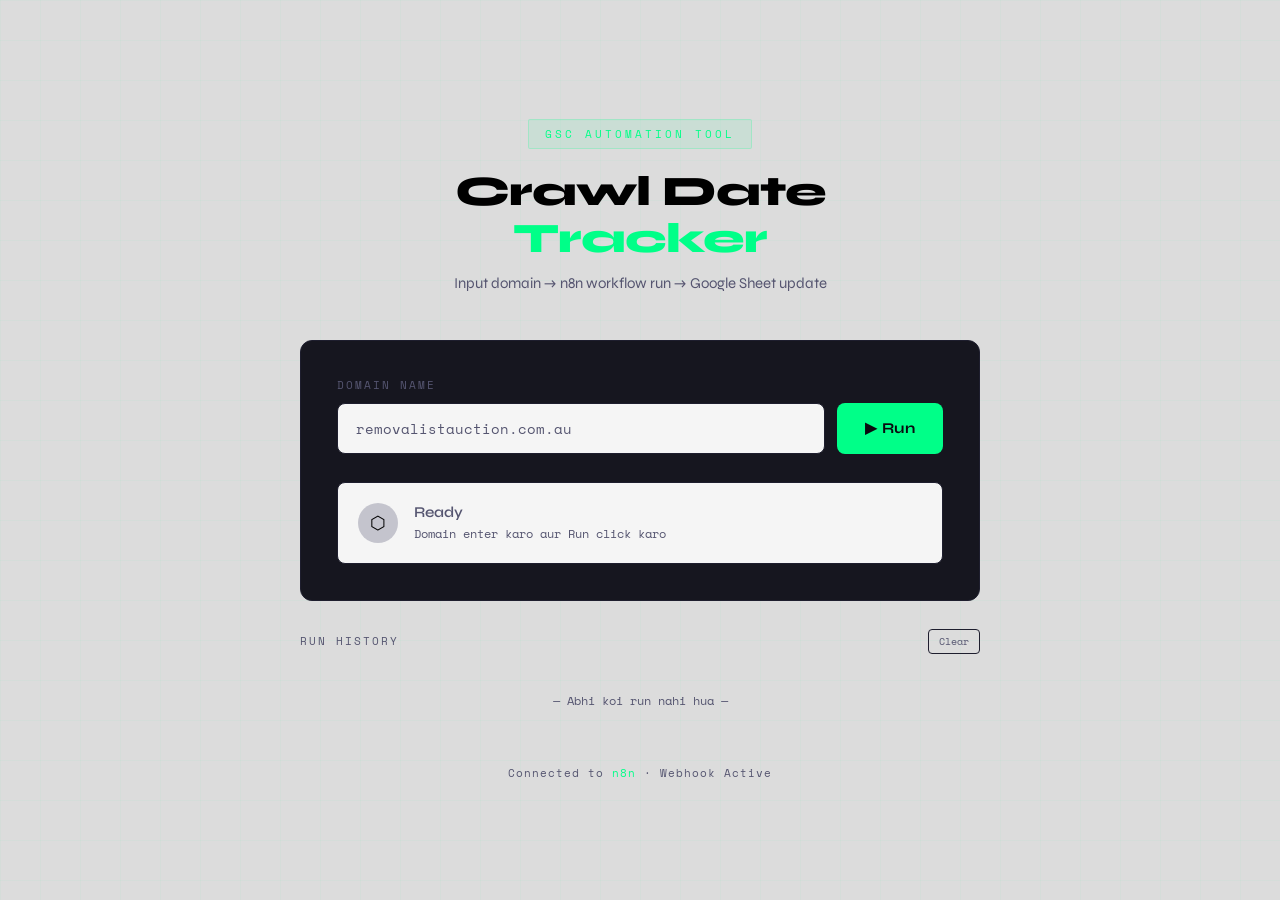
==== index.html @ 2d5bcf4b "Update index.html" ====
<!DOCTYPE html>
<html lang="en">
<head>
<meta charset="UTF-8">
<meta name="viewport" content="width=device-width, initial-scale=1.0">
<title>GSC Crawl Tracker</title>
<link href="https://fonts.googleapis.com/css2?family=Space+Mono:wght@400;700&family=Syne:wght@400;600;800&display=swap" rel="stylesheet">
<style>
  :root {
    --bg: #DCDCDC;
    --surface: #F5F5F5;
    --border: #1e1e2e;
    --accent: #00ff88;
    --accent2: #00ccff;
    --danger: #ff4466;
    --text: black;
    --muted: #555570;
    --card: #16161f;
  }

  * { margin: 0; padding: 0; box-sizing: border-box; }

  body {
    background: var(--bg);
    color: var(--text);
    font-family: 'Syne', sans-serif;
    min-height: 100vh;
    display: flex;
    flex-direction: column;
    align-items: center;
    justify-content: center;
    padding: 40px 20px;
    overflow-x: hidden;
  }

  /* Background grid */
  body::before {
    content: '';
    position: fixed;
    inset: 0;
    background-image:
      linear-gradient(rgba(0,255,136,0.03) 1px, transparent 1px),
      linear-gradient(90deg, rgba(0,255,136,0.03) 1px, transparent 1px);
    background-size: 40px 40px;
    pointer-events: none;
    z-index: 0;
  }

  .wrapper {
    position: relative;
    z-index: 1;
    width: 100%;
    max-width: 680px;
  }

  /* Header */
  .header {
    text-align: center;
    margin-bottom: 48px;
    animation: fadeDown 0.6s ease both;
  }

  .header .badge {
    display: inline-block;
    font-family: 'Space Mono', monospace;
    font-size: 11px;
    letter-spacing: 3px;
    color: var(--accent);
    background: rgba(0,255,136,0.08);
    border: 1px solid rgba(0,255,136,0.2);
    padding: 6px 16px;
    border-radius: 2px;
    margin-bottom: 20px;
    text-transform: uppercase;
  }

  .header h1 {
    font-size: 42px;
    font-weight: 800;
    line-height: 1.1;
    letter-spacing: -1px;
  }

  .header h1 span {
    color: var(--accent);
  }

  .header p {
    margin-top: 12px;
    color: var(--muted);
    font-size: 15px;
    font-weight: 400;
  }

  /* Card */
  .card {
    background: var(--card);
    border: 1px solid var(--border);
    border-radius: 12px;
    padding: 36px;
    animation: fadeUp 0.6s 0.1s ease both;
  }

  /* Input group */
  .input-label {
    font-family: 'Space Mono', monospace;
    font-size: 11px;
    letter-spacing: 2px;
    color: var(--muted);
    text-transform: uppercase;
    margin-bottom: 10px;
    display: block;
  }

  .input-row {
    display: flex;
    gap: 12px;
    margin-bottom: 28px;
  }

  .domain-input {
    flex: 1;
    background: var(--surface);
    border: 1px solid var(--border);
    border-radius: 8px;
    padding: 14px 18px;
    color: var(--text);
    font-family: 'Space Mono', monospace;
    font-size: 14px;
    outline: none;
    transition: border-color 0.2s, box-shadow 0.2s;
  }

  .domain-input::placeholder { color: var(--muted); }

  .domain-input:focus {
    border-color: var(--accent);
    box-shadow: 0 0 0 3px rgba(0,255,136,0.1);
  }

  .run-btn {
    background: var(--accent);
    color: #0a0a0f;
    border: none;
    border-radius: 8px;
    padding: 14px 28px;
    font-family: 'Syne', sans-serif;
    font-size: 15px;
    font-weight: 700;
    cursor: pointer;
    transition: transform 0.15s, box-shadow 0.2s, background 0.2s;
    white-space: nowrap;
    letter-spacing: 0.5px;
  }

  .run-btn:hover:not(:disabled) {
    transform: translateY(-1px);
    box-shadow: 0 8px 24px rgba(0,255,136,0.3);
  }

  .run-btn:active:not(:disabled) { transform: translateY(0); }

  .run-btn:disabled {
    background: var(--muted);
    cursor: not-allowed;
    transform: none;
  }

  /* Status area */
  .status-box {
    background: var(--surface);
    border: 1px solid var(--border);
    border-radius: 8px;
    padding: 20px;
    min-height: 80px;
    display: flex;
    align-items: center;
    gap: 16px;
    transition: border-color 0.3s;
  }

  .status-box.running { border-color: var(--accent2); }
  .status-box.success { border-color: var(--accent); }
  .status-box.error { border-color: var(--danger); }

  .status-icon {
    width: 40px;
    height: 40px;
    border-radius: 50%;
    display: flex;
    align-items: center;
    justify-content: center;
    font-size: 18px;
    flex-shrink: 0;
  }

  .status-icon.idle { background: rgba(85,85,112,0.3); }
  .status-icon.running { background: rgba(0,204,255,0.15); animation: pulse 1.5s infinite; }
  .status-icon.success { background: rgba(0,255,136,0.15); }
  .status-icon.error { background: rgba(255,68,102,0.15); }

  .status-text { flex: 1; }

  .status-title {
    font-weight: 600;
    font-size: 15px;
    margin-bottom: 4px;
  }

  .status-title.running { color: var(--accent2); }
  .status-title.success { color: var(--accent); }
  .status-title.error { color: var(--danger); }
  .status-title.idle { color: var(--muted); }

  .status-sub {
    font-family: 'Space Mono', monospace;
    font-size: 12px;
    color: var(--muted);
  }

  /* Progress dots */
  .dots span {
    display: inline-block;
    width: 6px; height: 6px;
    background: var(--accent2);
    border-radius: 50%;
    margin: 0 2px;
    animation: bounce 1.2s infinite;
  }
  .dots span:nth-child(2) { animation-delay: 0.2s; }
  .dots span:nth-child(3) { animation-delay: 0.4s; }

  /* History */
  .history-section {
    margin-top: 28px;
    animation: fadeUp 0.6s 0.2s ease both;
  }

  .history-header {
    display: flex;
    justify-content: space-between;
    align-items: center;
    margin-bottom: 14px;
  }

  .history-title {
    font-family: 'Space Mono', monospace;
    font-size: 11px;
    letter-spacing: 2px;
    color: var(--muted);
    text-transform: uppercase;
  }

  .clear-btn {
    background: none;
    border: 1px solid var(--border);
    color: var(--muted);
    font-family: 'Space Mono', monospace;
    font-size: 10px;
    padding: 4px 10px;
    border-radius: 4px;
    cursor: pointer;
    transition: color 0.2s, border-color 0.2s;
  }

  .clear-btn:hover { color: var(--danger); border-color: var(--danger); }

  .history-list {
    display: flex;
    flex-direction: column;
    gap: 8px;
    max-height: 240px;
    overflow-y: auto;
  }

  .history-list::-webkit-scrollbar { width: 4px; }
  .history-list::-webkit-scrollbar-track { background: transparent; }
  .history-list::-webkit-scrollbar-thumb { background: var(--border); border-radius: 2px; }

  .history-item {
    display: flex;
    align-items: center;
    gap: 12px;
    background: var(--surface);
    border: 1px solid var(--border);
    border-radius: 6px;
    padding: 12px 16px;
    animation: fadeUp 0.3s ease both;
  }

  .history-dot {
    width: 8px; height: 8px;
    border-radius: 50%;
    flex-shrink: 0;
  }
  .history-dot.success { background: var(--accent); }
  .history-dot.error { background: var(--danger); }

  .history-domain {
    flex: 1;
    font-family: 'Space Mono', monospace;
    font-size: 13px;
    color: var(--text);
  }

  .history-time {
    font-family: 'Space Mono', monospace;
    font-size: 11px;
    color: var(--muted);
  }

  .history-status {
    font-size: 12px;
    font-weight: 600;
    padding: 3px 10px;
    border-radius: 4px;
  }

  .history-status.success {
    background: rgba(0,255,136,0.1);
    color: var(--accent);
  }

  .history-status.error {
    background: rgba(255,68,102,0.1);
    color: var(--danger);
  }

  .empty-history {
    text-align: center;
    padding: 24px;
    color: var(--muted);
    font-family: 'Space Mono', monospace;
    font-size: 12px;
  }

  /* Footer */
  .footer {
    margin-top: 32px;
    text-align: center;
    font-family: 'Space Mono', monospace;
    font-size: 11px;
    color: var(--muted);
    letter-spacing: 1px;
    animation: fadeUp 0.6s 0.3s ease both;
  }

  .footer span { color: var(--accent); }

  /* Animations */
  @keyframes fadeDown {
    from { opacity: 0; transform: translateY(-20px); }
    to { opacity: 1; transform: translateY(0); }
  }

  @keyframes fadeUp {
    from { opacity: 0; transform: translateY(16px); }
    to { opacity: 1; transform: translateY(0); }
  }

  @keyframes pulse {
    0%, 100% { box-shadow: 0 0 0 0 rgba(0,204,255,0.4); }
    50% { box-shadow: 0 0 0 8px rgba(0,204,255,0); }
  }

  @keyframes bounce {
    0%, 80%, 100% { transform: scale(0.6); opacity: 0.5; }
    40% { transform: scale(1); opacity: 1; }
  }
</style>
</head>
<body>

<div class="wrapper">

  <!-- Header -->
  <div class="header">
    <div class="badge">GSC Automation Tool</div>
    <h1>Crawl Date<br><span>Tracker</span></h1>
    <p>Input domain → n8n workflow run → Google Sheet update</p>
  </div>

  <!-- Main Card -->
  <div class="card">
    <label class="input-label">Domain Name</label>
    <div class="input-row">
      <input
        type="text"
        class="domain-input"
        id="domainInput"
        placeholder="removalistauction.com.au"
        autocomplete="off"
        spellcheck="false"
      />
      <button class="run-btn" id="runBtn" onclick="runWorkflow()">
        ▶ Run
      </button>
    </div>

    <!-- Status -->
    <div class="status-box" id="statusBox">
      <div class="status-icon idle" id="statusIcon">⬡</div>
      <div class="status-text">
        <div class="status-title idle" id="statusTitle">Ready</div>
        <div class="status-sub" id="statusSub">Domain enter karo aur Run click karo</div>
      </div>
    </div>
  </div>

  <!-- History -->
  <div class="history-section">
    <div class="history-header">
      <span class="history-title">Run History</span>
      <button class="clear-btn" onclick="clearHistory()">Clear</button>
    </div>
    <div class="history-list" id="historyList">
      <div class="empty-history" id="emptyMsg">— Abhi koi run nahi hua —</div>
    </div>
  </div>

  <!-- Footer -->
  <div class="footer">
    Connected to <span>n8n</span> · Webhook Active
  </div>

</div>

<script>
  const WEBHOOK_URL = 'https://anilkumar-automation.app.n8n.cloud/webhook-test/gsc-crawl';
  let history = JSON.parse(localStorage.getItem('gsc_history') || '[]');

  // Enter key support
  document.getElementById('domainInput').addEventListener('keydown', e => {
    if (e.key === 'Enter') runWorkflow();
  });

  // Render history on load
  renderHistory();

  async function runWorkflow() {
    const domain = document.getElementById('domainInput').value.trim();

    if (!domain) {
      setStatus('error', '⚠ Domain required', 'Pehle domain name enter karo');
      return;
    }

    // Set running state
    setStatus('running', 'Running...', `Processing: ${domain}`);
    document.getElementById('runBtn').disabled = true;
    document.getElementById('domainInput').disabled = true;

    try {
      const response = await fetch(WEBHOOK_URL, {
        method: 'POST',
        headers: { 'Content-Type': 'application/json' },
        body: JSON.stringify({ domain: domain })
      });

      if (response.ok) {
        setStatus('success', '✓ Workflow Started!', `n8n processing: ${domain} — Sheet update ho rahi hai`);
        addHistory(domain, 'success');
      } else {
        throw new Error(`HTTP ${response.status}`);
      }

    } catch (err) {
      setStatus('error', '✕ Failed', `Error: ${err.message} — n8n connection check karo`);
      addHistory(domain, 'error');
    } finally {
      document.getElementById('runBtn').disabled = false;
      document.getElementById('domainInput').disabled = false;
    }
  }

  function setStatus(type, title, sub) {
    const box = document.getElementById('statusBox');
    const icon = document.getElementById('statusIcon');
    const titleEl = document.getElementById('statusTitle');
    const subEl = document.getElementById('statusSub');

    box.className = `status-box ${type}`;
    icon.className = `status-icon ${type}`;
    titleEl.className = `status-title ${type}`;

    const icons = { idle: '⬡', running: '', success: '✓', error: '✕' };
    const dots = type === 'running'
      ? '<div class="dots"><span></span><span></span><span></span></div>'
      : icons[type];

    icon.innerHTML = dots;
    titleEl.textContent = title;
    subEl.textContent = sub;
  }

  function addHistory(domain, status) {
    const now = new Date();
    const time = now.toLocaleTimeString('en-IN', { hour: '2-digit', minute: '2-digit' });
    const date = now.toLocaleDateString('en-IN', { day: '2-digit', month: 'short' });

    history.unshift({ domain, status, time, date });
    if (history.length > 20) history.pop();
    localStorage.setItem('gsc_history', JSON.stringify(history));
    renderHistory();
  }

  function renderHistory() {
    const list = document.getElementById('historyList');
    const empty = document.getElementById('emptyMsg');

    if (history.length === 0) {
      list.innerHTML = '<div class="empty-history" id="emptyMsg">— Abhi koi run nahi hua —</div>';
      return;
    }

    list.innerHTML = history.map(item => `
      <div class="history-item">
        <div class="history-dot ${item.status}"></div>
        <div class="history-domain">${item.domain}</div>
        <div class="history-time">${item.date} ${item.time}</div>
        <div class="history-status ${item.status}">${item.status === 'success' ? 'Sent' : 'Failed'}</div>
      </div>
    `).join('');
  }

  function clearHistory() {
    history = [];
    localStorage.removeItem('gsc_history');
    renderHistory();
  }
</script>
</body>
</html>
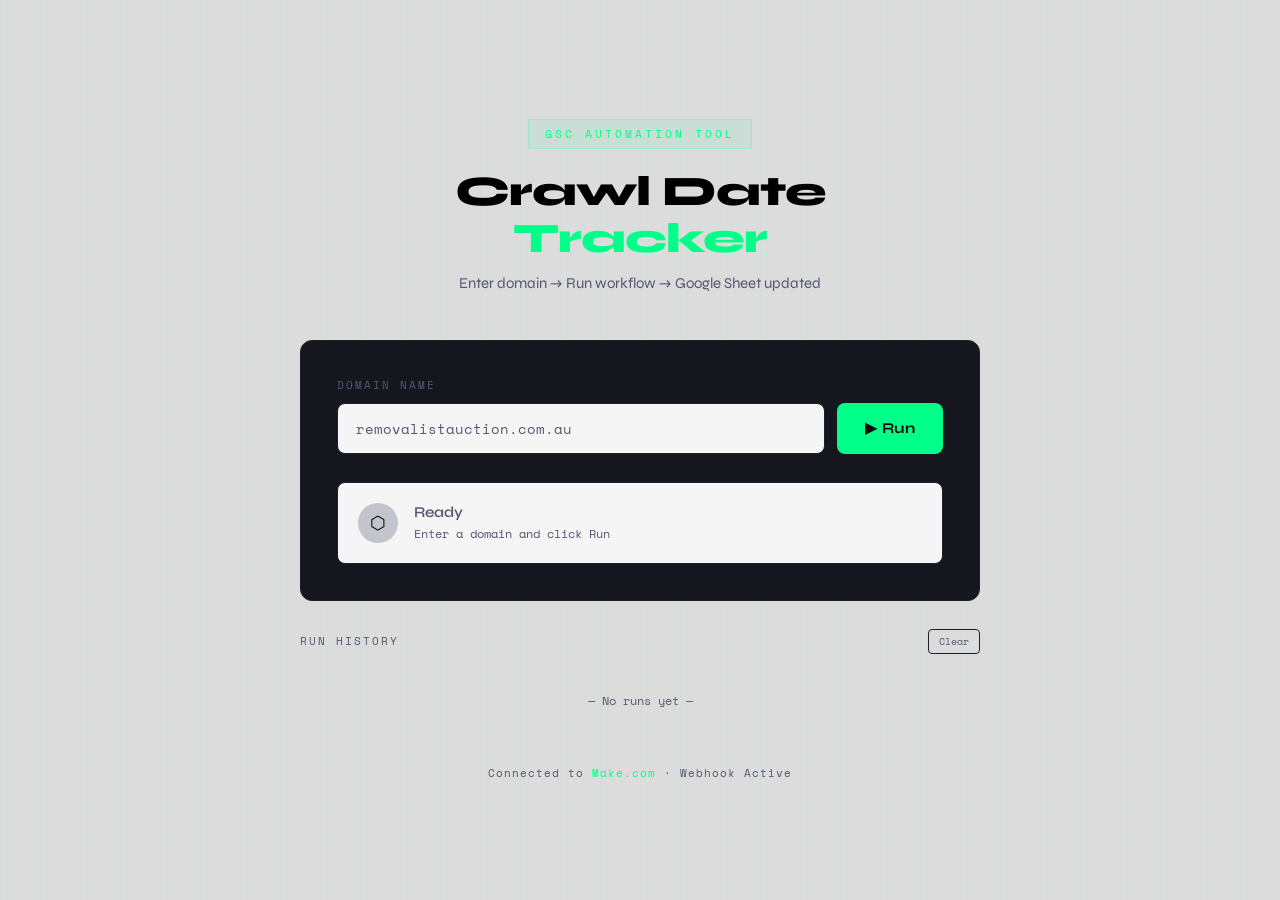
==== commit ce685c19: "Update index.html" ====
--- a/index.html
+++ b/index.html
@@ -1,452 +1,534 @@
 <!DOCTYPE html>
 <html lang="en">
+
 <head>
-<meta charset="UTF-8">
-<meta name="viewport" content="width=device-width, initial-scale=1.0">
-<title>GSC Crawl Tracker</title>
-<link href="https://fonts.googleapis.com/css2?family=Space+Mono:wght@400;700&family=Syne:wght@400;600;800&display=swap" rel="stylesheet">
-<style>
-  :root {
-    --bg: #DCDCDC;
-    --surface: #F5F5F5;
-    --border: #1e1e2e;
-    --accent: #00ff88;
-    --accent2: #00ccff;
-    --danger: #ff4466;
-    --text: black;
-    --muted: #555570;
-    --card: #16161f;
-  }
-
-  * { margin: 0; padding: 0; box-sizing: border-box; }
-
-  body {
-    background: var(--bg);
-    color: var(--text);
-    font-family: 'Syne', sans-serif;
-    min-height: 100vh;
-    display: flex;
-    flex-direction: column;
-    align-items: center;
-    justify-content: center;
-    padding: 40px 20px;
-    overflow-x: hidden;
-  }
-
-  /* Background grid */
-  body::before {
-    content: '';
-    position: fixed;
-    inset: 0;
-    background-image:
-      linear-gradient(rgba(0,255,136,0.03) 1px, transparent 1px),
-      linear-gradient(90deg, rgba(0,255,136,0.03) 1px, transparent 1px);
-    background-size: 40px 40px;
-    pointer-events: none;
-    z-index: 0;
-  }
-
-  .wrapper {
-    position: relative;
-    z-index: 1;
-    width: 100%;
-    max-width: 680px;
-  }
-
-  /* Header */
-  .header {
-    text-align: center;
-    margin-bottom: 48px;
-    animation: fadeDown 0.6s ease both;
-  }
-
-  .header .badge {
-    display: inline-block;
-    font-family: 'Space Mono', monospace;
-    font-size: 11px;
-    letter-spacing: 3px;
-    color: var(--accent);
-    background: rgba(0,255,136,0.08);
-    border: 1px solid rgba(0,255,136,0.2);
-    padding: 6px 16px;
-    border-radius: 2px;
-    margin-bottom: 20px;
-    text-transform: uppercase;
-  }
-
-  .header h1 {
-    font-size: 42px;
-    font-weight: 800;
-    line-height: 1.1;
-    letter-spacing: -1px;
-  }
-
-  .header h1 span {
-    color: var(--accent);
-  }
-
-  .header p {
-    margin-top: 12px;
-    color: var(--muted);
-    font-size: 15px;
-    font-weight: 400;
-  }
-
-  /* Card */
-  .card {
-    background: var(--card);
-    border: 1px solid var(--border);
-    border-radius: 12px;
-    padding: 36px;
-    animation: fadeUp 0.6s 0.1s ease both;
-  }
-
-  /* Input group */
-  .input-label {
-    font-family: 'Space Mono', monospace;
-    font-size: 11px;
-    letter-spacing: 2px;
-    color: var(--muted);
-    text-transform: uppercase;
-    margin-bottom: 10px;
-    display: block;
-  }
-
-  .input-row {
-    display: flex;
-    gap: 12px;
-    margin-bottom: 28px;
-  }
-
-  .domain-input {
-    flex: 1;
-    background: var(--surface);
-    border: 1px solid var(--border);
-    border-radius: 8px;
-    padding: 14px 18px;
-    color: var(--text);
-    font-family: 'Space Mono', monospace;
-    font-size: 14px;
-    outline: none;
-    transition: border-color 0.2s, box-shadow 0.2s;
-  }
-
-  .domain-input::placeholder { color: var(--muted); }
-
-  .domain-input:focus {
-    border-color: var(--accent);
-    box-shadow: 0 0 0 3px rgba(0,255,136,0.1);
-  }
-
-  .run-btn {
-    background: var(--accent);
-    color: #0a0a0f;
-    border: none;
-    border-radius: 8px;
-    padding: 14px 28px;
-    font-family: 'Syne', sans-serif;
-    font-size: 15px;
-    font-weight: 700;
-    cursor: pointer;
-    transition: transform 0.15s, box-shadow 0.2s, background 0.2s;
-    white-space: nowrap;
-    letter-spacing: 0.5px;
-  }
-
-  .run-btn:hover:not(:disabled) {
-    transform: translateY(-1px);
-    box-shadow: 0 8px 24px rgba(0,255,136,0.3);
-  }
-
-  .run-btn:active:not(:disabled) { transform: translateY(0); }
-
-  .run-btn:disabled {
-    background: var(--muted);
-    cursor: not-allowed;
-    transform: none;
-  }
-
-  /* Status area */
-  .status-box {
-    background: var(--surface);
-    border: 1px solid var(--border);
-    border-radius: 8px;
-    padding: 20px;
-    min-height: 80px;
-    display: flex;
-    align-items: center;
-    gap: 16px;
-    transition: border-color 0.3s;
-  }
-
-  .status-box.running { border-color: var(--accent2); }
-  .status-box.success { border-color: var(--accent); }
-  .status-box.error { border-color: var(--danger); }
-
-  .status-icon {
-    width: 40px;
-    height: 40px;
-    border-radius: 50%;
-    display: flex;
-    align-items: center;
-    justify-content: center;
-    font-size: 18px;
-    flex-shrink: 0;
-  }
-
-  .status-icon.idle { background: rgba(85,85,112,0.3); }
-  .status-icon.running { background: rgba(0,204,255,0.15); animation: pulse 1.5s infinite; }
-  .status-icon.success { background: rgba(0,255,136,0.15); }
-  .status-icon.error { background: rgba(255,68,102,0.15); }
-
-  .status-text { flex: 1; }
-
-  .status-title {
-    font-weight: 600;
-    font-size: 15px;
-    margin-bottom: 4px;
-  }
-
-  .status-title.running { color: var(--accent2); }
-  .status-title.success { color: var(--accent); }
-  .status-title.error { color: var(--danger); }
-  .status-title.idle { color: var(--muted); }
-
-  .status-sub {
-    font-family: 'Space Mono', monospace;
-    font-size: 12px;
-    color: var(--muted);
-  }
-
-  /* Progress dots */
-  .dots span {
-    display: inline-block;
-    width: 6px; height: 6px;
-    background: var(--accent2);
-    border-radius: 50%;
-    margin: 0 2px;
-    animation: bounce 1.2s infinite;
-  }
-  .dots span:nth-child(2) { animation-delay: 0.2s; }
-  .dots span:nth-child(3) { animation-delay: 0.4s; }
-
-  /* History */
-  .history-section {
-    margin-top: 28px;
-    animation: fadeUp 0.6s 0.2s ease both;
-  }
-
-  .history-header {
-    display: flex;
-    justify-content: space-between;
-    align-items: center;
-    margin-bottom: 14px;
-  }
-
-  .history-title {
-    font-family: 'Space Mono', monospace;
-    font-size: 11px;
-    letter-spacing: 2px;
-    color: var(--muted);
-    text-transform: uppercase;
-  }
-
-  .clear-btn {
-    background: none;
-    border: 1px solid var(--border);
-    color: var(--muted);
-    font-family: 'Space Mono', monospace;
-    font-size: 10px;
-    padding: 4px 10px;
-    border-radius: 4px;
-    cursor: pointer;
-    transition: color 0.2s, border-color 0.2s;
-  }
-
-  .clear-btn:hover { color: var(--danger); border-color: var(--danger); }
-
-  .history-list {
-    display: flex;
-    flex-direction: column;
-    gap: 8px;
-    max-height: 240px;
-    overflow-y: auto;
-  }
-
-  .history-list::-webkit-scrollbar { width: 4px; }
-  .history-list::-webkit-scrollbar-track { background: transparent; }
-  .history-list::-webkit-scrollbar-thumb { background: var(--border); border-radius: 2px; }
-
-  .history-item {
-    display: flex;
-    align-items: center;
-    gap: 12px;
-    background: var(--surface);
-    border: 1px solid var(--border);
-    border-radius: 6px;
-    padding: 12px 16px;
-    animation: fadeUp 0.3s ease both;
-  }
-
-  .history-dot {
-    width: 8px; height: 8px;
-    border-radius: 50%;
-    flex-shrink: 0;
-  }
-  .history-dot.success { background: var(--accent); }
-  .history-dot.error { background: var(--danger); }
-
-  .history-domain {
-    flex: 1;
-    font-family: 'Space Mono', monospace;
-    font-size: 13px;
-    color: var(--text);
-  }
-
-  .history-time {
-    font-family: 'Space Mono', monospace;
-    font-size: 11px;
-    color: var(--muted);
-  }
-
-  .history-status {
-    font-size: 12px;
-    font-weight: 600;
-    padding: 3px 10px;
-    border-radius: 4px;
-  }
-
-  .history-status.success {
-    background: rgba(0,255,136,0.1);
-    color: var(--accent);
-  }
-
-  .history-status.error {
-    background: rgba(255,68,102,0.1);
-    color: var(--danger);
-  }
-
-  .empty-history {
-    text-align: center;
-    padding: 24px;
-    color: var(--muted);
-    font-family: 'Space Mono', monospace;
-    font-size: 12px;
-  }
-
-  /* Footer */
-  .footer {
-    margin-top: 32px;
-    text-align: center;
-    font-family: 'Space Mono', monospace;
-    font-size: 11px;
-    color: var(--muted);
-    letter-spacing: 1px;
-    animation: fadeUp 0.6s 0.3s ease both;
-  }
-
-  .footer span { color: var(--accent); }
-
-  /* Animations */
-  @keyframes fadeDown {
-    from { opacity: 0; transform: translateY(-20px); }
-    to { opacity: 1; transform: translateY(0); }
-  }
-
-  @keyframes fadeUp {
-    from { opacity: 0; transform: translateY(16px); }
-    to { opacity: 1; transform: translateY(0); }
-  }
-
-  @keyframes pulse {
-    0%, 100% { box-shadow: 0 0 0 0 rgba(0,204,255,0.4); }
-    50% { box-shadow: 0 0 0 8px rgba(0,204,255,0); }
-  }
-
-  @keyframes bounce {
-    0%, 80%, 100% { transform: scale(0.6); opacity: 0.5; }
-    40% { transform: scale(1); opacity: 1; }
-  }
-</style>
+  <meta charset="UTF-8">
+  <meta name="viewport" content="width=device-width, initial-scale=1.0">
+  <title>GSC Crawl Tracker</title>
+  <link rel="icon" type="image/png" href="./favicon.png">
+  <link
+    href="https://fonts.googleapis.com/css2?family=Space+Mono:wght@400;700&family=Syne:wght@400;600;800&display=swap"
+    rel="stylesheet">
+  <style>
+    :root {
+      --bg: #DCDCDC;
+      --surface: #F5F5F5;
+      --border: #1e1e2e;
+      --accent: #00ff88;
+      --accent2: #00ccff;
+      --danger: #ff4466;
+      --text: black;
+      --muted: #555570;
+      --card: #16161f;
+    }
+
+    * {
+      margin: 0;
+      padding: 0;
+      box-sizing: border-box;
+    }
+
+    body {
+      background: var(--bg);
+      color: var(--text);
+      font-family: 'Syne', sans-serif;
+      min-height: 100vh;
+      display: flex;
+      flex-direction: column;
+      align-items: center;
+      justify-content: center;
+      padding: 40px 20px;
+      overflow-x: hidden;
+    }
+
+    body::before {
+      content: '';
+      position: fixed;
+      inset: 0;
+      background-image:
+        linear-gradient(rgba(0, 255, 136, 0.03) 1px, transparent 1px),
+        linear-gradient(90deg, rgba(0, 255, 136, 0.03) 1px, transparent 1px);
+      background-size: 40px 40px;
+      pointer-events: none;
+      z-index: 0;
+    }
+
+    .wrapper {
+      position: relative;
+      z-index: 1;
+      width: 100%;
+      max-width: 680px;
+    }
+
+    .header {
+      text-align: center;
+      margin-bottom: 48px;
+      animation: fadeDown 0.6s ease both;
+    }
+
+    .header .badge {
+      display: inline-block;
+      font-family: 'Space Mono', monospace;
+      font-size: 11px;
+      letter-spacing: 3px;
+      color: var(--accent);
+      background: rgba(0, 255, 136, 0.08);
+      border: 1px solid rgba(0, 255, 136, 0.2);
+      padding: 6px 16px;
+      border-radius: 2px;
+      margin-bottom: 20px;
+      text-transform: uppercase;
+    }
+
+    .header h1 {
+      font-size: 42px;
+      font-weight: 800;
+      line-height: 1.1;
+      letter-spacing: -1px;
+    }
+
+    .header h1 span {
+      color: var(--accent);
+    }
+
+    .header p {
+      margin-top: 12px;
+      color: var(--muted);
+      font-size: 15px;
+      font-weight: 400;
+    }
+
+    .card {
+      background: var(--card);
+      border: 1px solid var(--border);
+      border-radius: 12px;
+      padding: 36px;
+      animation: fadeUp 0.6s 0.1s ease both;
+    }
+
+    .input-label {
+      font-family: 'Space Mono', monospace;
+      font-size: 11px;
+      letter-spacing: 2px;
+      color: var(--muted);
+      text-transform: uppercase;
+      margin-bottom: 10px;
+      display: block;
+    }
+
+    .input-row {
+      display: flex;
+      gap: 12px;
+      margin-bottom: 28px;
+    }
+
+    .domain-input {
+      flex: 1;
+      background: var(--surface);
+      border: 1px solid var(--border);
+      border-radius: 8px;
+      padding: 14px 18px;
+      color: var(--text);
+      font-family: 'Space Mono', monospace;
+      font-size: 14px;
+      outline: none;
+      transition: border-color 0.2s, box-shadow 0.2s;
+    }
+
+    .domain-input::placeholder {
+      color: var(--muted);
+    }
+
+    .domain-input:focus {
+      border-color: var(--accent);
+      box-shadow: 0 0 0 3px rgba(0, 255, 136, 0.1);
+    }
+
+    .run-btn {
+      background: var(--accent);
+      color: #0a0a0f;
+      border: none;
+      border-radius: 8px;
+      padding: 14px 28px;
+      font-family: 'Syne', sans-serif;
+      font-size: 15px;
+      font-weight: 700;
+      cursor: pointer;
+      transition: transform 0.15s, box-shadow 0.2s, background 0.2s;
+      white-space: nowrap;
+      letter-spacing: 0.5px;
+    }
+
+    .run-btn:hover:not(:disabled) {
+      transform: translateY(-1px);
+      box-shadow: 0 8px 24px rgba(0, 255, 136, 0.3);
+    }
+
+    .run-btn:active:not(:disabled) {
+      transform: translateY(0);
+    }
+
+    .run-btn:disabled {
+      background: var(--muted);
+      cursor: not-allowed;
+      transform: none;
+    }
+
+    .status-box {
+      background: var(--surface);
+      border: 1px solid var(--border);
+      border-radius: 8px;
+      padding: 20px;
+      min-height: 80px;
+      display: flex;
+      align-items: center;
+      gap: 16px;
+      transition: border-color 0.3s;
+    }
+
+    .status-box.running {
+      border-color: var(--accent2);
+    }
+
+    .status-box.success {
+      border-color: var(--accent);
+    }
+
+    .status-box.error {
+      border-color: var(--danger);
+    }
+
+    .status-icon {
+      width: 40px;
+      height: 40px;
+      border-radius: 50%;
+      display: flex;
+      align-items: center;
+      justify-content: center;
+      font-size: 18px;
+      flex-shrink: 0;
+    }
+
+    .status-icon.idle {
+      background: rgba(85, 85, 112, 0.3);
+    }
+
+    .status-icon.running {
+      background: rgba(0, 204, 255, 0.15);
+      animation: pulse 1.5s infinite;
+    }
+
+    .status-icon.success {
+      background: rgba(0, 255, 136, 0.15);
+    }
+
+    .status-icon.error {
+      background: rgba(255, 68, 102, 0.15);
+    }
+
+    .status-text {
+      flex: 1;
+    }
+
+    .status-title {
+      font-weight: 600;
+      font-size: 15px;
+      margin-bottom: 4px;
+    }
+
+    .status-title.running {
+      color: var(--accent2);
+    }
+
+    .status-title.success {
+      color: var(--accent);
+    }
+
+    .status-title.error {
+      color: var(--danger);
+    }
+
+    .status-title.idle {
+      color: var(--muted);
+    }
+
+    .status-sub {
+      font-family: 'Space Mono', monospace;
+      font-size: 12px;
+      color: var(--muted);
+    }
+
+    .dots span {
+      display: inline-block;
+      width: 6px;
+      height: 6px;
+      background: var(--accent2);
+      border-radius: 50%;
+      margin: 0 2px;
+      animation: bounce 1.2s infinite;
+    }
+
+    .dots span:nth-child(2) {
+      animation-delay: 0.2s;
+    }
+
+    .dots span:nth-child(3) {
+      animation-delay: 0.4s;
+    }
+
+    .history-section {
+      margin-top: 28px;
+      animation: fadeUp 0.6s 0.2s ease both;
+    }
+
+    .history-header {
+      display: flex;
+      justify-content: space-between;
+      align-items: center;
+      margin-bottom: 14px;
+    }
+
+    .history-title {
+      font-family: 'Space Mono', monospace;
+      font-size: 11px;
+      letter-spacing: 2px;
+      color: var(--muted);
+      text-transform: uppercase;
+    }
+
+    .clear-btn {
+      background: none;
+      border: 1px solid var(--border);
+      color: var(--muted);
+      font-family: 'Space Mono', monospace;
+      font-size: 10px;
+      padding: 4px 10px;
+      border-radius: 4px;
+      cursor: pointer;
+      transition: color 0.2s, border-color 0.2s;
+    }
+
+    .clear-btn:hover {
+      color: var(--danger);
+      border-color: var(--danger);
+    }
+
+    .history-list {
+      display: flex;
+      flex-direction: column;
+      gap: 8px;
+      max-height: 240px;
+      overflow-y: auto;
+    }
+
+    .history-list::-webkit-scrollbar {
+      width: 4px;
+    }
+
+    .history-list::-webkit-scrollbar-track {
+      background: transparent;
+    }
+
+    .history-list::-webkit-scrollbar-thumb {
+      background: var(--border);
+      border-radius: 2px;
+    }
+
+    .history-item {
+      display: flex;
+      align-items: center;
+      gap: 12px;
+      background: var(--surface);
+      border: 1px solid var(--border);
+      border-radius: 6px;
+      padding: 12px 16px;
+      animation: fadeUp 0.3s ease both;
+    }
+
+    .history-dot {
+      width: 8px;
+      height: 8px;
+      border-radius: 50%;
+      flex-shrink: 0;
+    }
+
+    .history-dot.success {
+      background: var(--accent);
+    }
+
+    .history-dot.error {
+      background: var(--danger);
+    }
+
+    .history-domain {
+      flex: 1;
+      font-family: 'Space Mono', monospace;
+      font-size: 13px;
+      color: var(--text);
+    }
+
+    .history-time {
+      font-family: 'Space Mono', monospace;
+      font-size: 11px;
+      color: var(--muted);
+    }
+
+    .history-status {
+      font-size: 12px;
+      font-weight: 600;
+      padding: 3px 10px;
+      border-radius: 4px;
+    }
+
+    .history-status.success {
+      background: rgba(0, 255, 136, 0.1);
+      color: var(--accent);
+    }
+
+    .history-status.error {
+      background: rgba(255, 68, 102, 0.1);
+      color: var(--danger);
+    }
+
+    .empty-history {
+      text-align: center;
+      padding: 24px;
+      color: var(--muted);
+      font-family: 'Space Mono', monospace;
+      font-size: 12px;
+    }
+
+    .footer {
+      margin-top: 32px;
+      text-align: center;
+      font-family: 'Space Mono', monospace;
+      font-size: 11px;
+      color: var(--muted);
+      letter-spacing: 1px;
+      animation: fadeUp 0.6s 0.3s ease both;
+    }
+
+    .footer span {
+      color: var(--accent);
+    }
+
+    @keyframes fadeDown {
+      from {
+        opacity: 0;
+        transform: translateY(-20px);
+      }
+
+      to {
+        opacity: 1;
+        transform: translateY(0);
+      }
+    }
+
+    @keyframes fadeUp {
+      from {
+        opacity: 0;
+        transform: translateY(16px);
+      }
+
+      to {
+        opacity: 1;
+        transform: translateY(0);
+      }
+    }
+
+    @keyframes pulse {
+
+      0%,
+      100% {
+        box-shadow: 0 0 0 0 rgba(0, 204, 255, 0.4);
+      }
+
+      50% {
+        box-shadow: 0 0 0 8px rgba(0, 204, 255, 0);
+      }
+    }
+
+    @keyframes bounce {
+
+      0%,
+      80%,
+      100% {
+        transform: scale(0.6);
+        opacity: 0.5;
+      }
+
+      40% {
+        transform: scale(1);
+        opacity: 1;
+      }
+    }
+  </style>
 </head>
+
 <body>
 
-<div class="wrapper">
-
-  <!-- Header -->
-  <div class="header">
-    <div class="badge">GSC Automation Tool</div>
-    <h1>Crawl Date<br><span>Tracker</span></h1>
-    <p>Input domain → n8n workflow run → Google Sheet update</p>
-  </div>
-
-  <!-- Main Card -->
-  <div class="card">
-    <label class="input-label">Domain Name</label>
-    <div class="input-row">
-      <input
-        type="text"
-        class="domain-input"
-        id="domainInput"
-        placeholder="removalistauction.com.au"
-        autocomplete="off"
-        spellcheck="false"
-      />
-      <button class="run-btn" id="runBtn" onclick="runWorkflow()">
-        ▶ Run
-      </button>
+  <div class="wrapper">
+
+    <div class="header">
+      <div class="badge">GSC Automation Tool</div>
+      <h1>Crawl Date<br><span>Tracker</span></h1>
+      <p>Enter domain → Run workflow → Google Sheet updated</p>
     </div>
 
-    <!-- Status -->
-    <div class="status-box" id="statusBox">
-      <div class="status-icon idle" id="statusIcon">⬡</div>
-      <div class="status-text">
-        <div class="status-title idle" id="statusTitle">Ready</div>
-        <div class="status-sub" id="statusSub">Domain enter karo aur Run click karo</div>
+    <div class="card">
+      <label class="input-label">Domain Name</label>
+      <div class="input-row">
+        <input type="text" class="domain-input" id="domainInput" placeholder="removalistauction.com.au"
+          autocomplete="off" spellcheck="false" />
+        <button class="run-btn" id="runBtn" onclick="runWorkflow()">
+          ▶ Run
+        </button>
+      </div>
+
+      <div class="status-box" id="statusBox">
+        <div class="status-icon idle" id="statusIcon">⬡</div>
+        <div class="status-text">
+          <div class="status-title idle" id="statusTitle">Ready</div>
+          <div class="status-sub" id="statusSub">Enter a domain and click Run</div>
+        </div>
       </div>
     </div>
+
+    <div class="history-section">
+      <div class="history-header">
+        <span class="history-title">Run History</span>
+        <button class="clear-btn" onclick="clearHistory()">Clear</button>
+      </div>
+      <div class="history-list" id="historyList">
+        <div class="empty-history" id="emptyMsg">— No runs yet —</div>
+      </div>
+    </div>
+
+    <div class="footer">
+      Connected to <span>Make.com</span> · Webhook Active
+    </div>
+
   </div>
 
-  <!-- History -->
-  <div class="history-section">
-    <div class="history-header">
-      <span class="history-title">Run History</span>
-      <button class="clear-btn" onclick="clearHistory()">Clear</button>
-    </div>
-    <div class="history-list" id="historyList">
-      <div class="empty-history" id="emptyMsg">— Abhi koi run nahi hua —</div>
-    </div>
-  </div>
-
-  <!-- Footer -->
-  <div class="footer">
-    Connected to <span>n8n</span> · Webhook Active
-  </div>
-
-</div>
-
-<script>
-  const WEBHOOK_URL = 'https://anilkumar-automation.app.n8n.cloud/webhook-test/gsc-crawl';
-  let history = JSON.parse(localStorage.getItem('gsc_history') || '[]');
-
-  // Enter key support
-  document.getElementById('domainInput').addEventListener('keydown', e => {
-    if (e.key === 'Enter') runWorkflow();
-  });
-
-  // Render history on load
-  renderHistory();
-
-  async function runWorkflow() {
+  <script>
+    const WEBHOOK_URL = 'https://hook.eu1.make.com/69yci4f0n7rp4ilp2c8jr95zhxcv3378';
+    let history = JSON.parse(localStorage.getItem('gsc_history') || '[]');
+
+    document.getElementById('domainInput').addEventListener('keydown', e => {
+      if (e.key === 'Enter') runWorkflow();
+    });
+
+    renderHistory();
+
+    async function runWorkflow() {
     const domain = document.getElementById('domainInput').value.trim();
 
     if (!domain) {
-      setStatus('error', '⚠ Domain required', 'Pehle domain name enter karo');
+      setStatus('error', '⚠ Domain Required', 'Please enter a domain name first');
       return;
     }
 
-    // Set running state
-    setStatus('running', 'Running...', `Processing: ${domain}`);
+    setStatus('running', 'Processing...', `Running workflow for: ${domain}`);
     document.getElementById('runBtn').disabled = true;
     document.getElementById('domainInput').disabled = true;
 
@@ -457,15 +539,30 @@
         body: JSON.stringify({ domain: domain })
       });
 
-      if (response.ok) {
-        setStatus('success', '✓ Workflow Started!', `n8n processing: ${domain} — Sheet update ho rahi hai`);
-        addHistory(domain, 'success');
+      // Check if the response is actually JSON and not Make.com's default plain text
+      const contentType = response.headers.get("content-type");
+
+      if (contentType && contentType.includes("application/json")) {
+        const data = await response.json();
+
+        if (response.ok && data.status !== 'error') {
+          // Triggered only when your final Success Webhook Response executes
+          setStatus('success', '✓ Completed!', `Google Sheet updated for: ${domain}`);
+          addHistory(domain, 'success');
+        } else {
+          // Triggered when your Error Webhook Responses execute
+          const msg = data.message || `Workflow encountered an error`;
+          setStatus('error', '✕ Failed', `Error: ${msg}`);
+          addHistory(domain, 'error');
+        }
       } else {
-        throw new Error(`HTTP ${response.status}`);
+        // Triggered when scenario is Inactive or 0 bundles (skips to end)
+        setStatus('error', '✕ Workflow Skipped', 'Domain not found or scenario is inactive');
+        addHistory(domain, 'error');
       }
 
     } catch (err) {
-      setStatus('error', '✕ Failed', `Error: ${err.message} — n8n connection check karo`);
+      setStatus('error', '✕ Connection Failed', 'Could not reach Make.com server');
       addHistory(domain, 'error');
     } finally {
       document.getElementById('runBtn').disabled = false;
@@ -473,61 +570,58 @@
     }
   }
 
-  function setStatus(type, title, sub) {
-    const box = document.getElementById('statusBox');
-    const icon = document.getElementById('statusIcon');
-    const titleEl = document.getElementById('statusTitle');
-    const subEl = document.getElementById('statusSub');
-
-    box.className = `status-box ${type}`;
-    icon.className = `status-icon ${type}`;
-    titleEl.className = `status-title ${type}`;
-
-    const icons = { idle: '⬡', running: '', success: '✓', error: '✕' };
-    const dots = type === 'running'
-      ? '<div class="dots"><span></span><span></span><span></span></div>'
-      : icons[type];
-
-    icon.innerHTML = dots;
-    titleEl.textContent = title;
-    subEl.textContent = sub;
-  }
-
-  function addHistory(domain, status) {
-    const now = new Date();
-    const time = now.toLocaleTimeString('en-IN', { hour: '2-digit', minute: '2-digit' });
-    const date = now.toLocaleDateString('en-IN', { day: '2-digit', month: 'short' });
-
-    history.unshift({ domain, status, time, date });
-    if (history.length > 20) history.pop();
-    localStorage.setItem('gsc_history', JSON.stringify(history));
-    renderHistory();
-  }
-
-  function renderHistory() {
-    const list = document.getElementById('historyList');
-    const empty = document.getElementById('emptyMsg');
-
-    if (history.length === 0) {
-      list.innerHTML = '<div class="empty-history" id="emptyMsg">— Abhi koi run nahi hua —</div>';
-      return;
-    }
-
-    list.innerHTML = history.map(item => `
+    function setStatus(type, title, sub) {
+      const box = document.getElementById('statusBox');
+      const icon = document.getElementById('statusIcon');
+      const titleEl = document.getElementById('statusTitle');
+      const subEl = document.getElementById('statusSub');
+
+      box.className = `status-box ${type}`;
+      icon.className = `status-icon ${type}`;
+      titleEl.className = `status-title ${type}`;
+
+      const icons = { idle: '⬡', running: '', success: '✓', error: '✕' };
+      const dots = type === 'running'
+        ? '<div class="dots"><span></span><span></span><span></span></div>'
+        : icons[type];
+
+      icon.innerHTML = dots;
+      titleEl.textContent = title;
+      subEl.textContent = sub;
+    }
+
+    function addHistory(domain, status) {
+      const now = new Date();
+      const time = now.toLocaleTimeString('en-US', { hour: '2-digit', minute: '2-digit' });
+      const date = now.toLocaleDateString('en-US', { day: '2-digit', month: 'short' });
+
+      history.unshift({ domain, status, time, date });
+      if (history.length > 20) history.pop();
+      localStorage.setItem('gsc_history', JSON.stringify(history));
+      renderHistory();
+    }
+
+    function renderHistory() {
+      const list = document.getElementById('historyList');
+      if (history.length === 0) {
+        list.innerHTML = '<div class="empty-history">— No runs yet —</div>';
+        return;
+      }
+      list.innerHTML = history.map(item => `
       <div class="history-item">
         <div class="history-dot ${item.status}"></div>
         <div class="history-domain">${item.domain}</div>
         <div class="history-time">${item.date} ${item.time}</div>
-        <div class="history-status ${item.status}">${item.status === 'success' ? 'Sent' : 'Failed'}</div>
+        <div class="history-status ${item.status}">${item.status === 'success' ? 'Done' : 'Failed'}</div>
       </div>
     `).join('');
-  }
-
-  function clearHistory() {
-    history = [];
-    localStorage.removeItem('gsc_history');
-    renderHistory();
-  }
-</script>
+    }
+
+    function clearHistory() {
+      history = [];
+      localStorage.removeItem('gsc_history');
+      renderHistory();
+    }
+  </script>
 </body>
 </html>
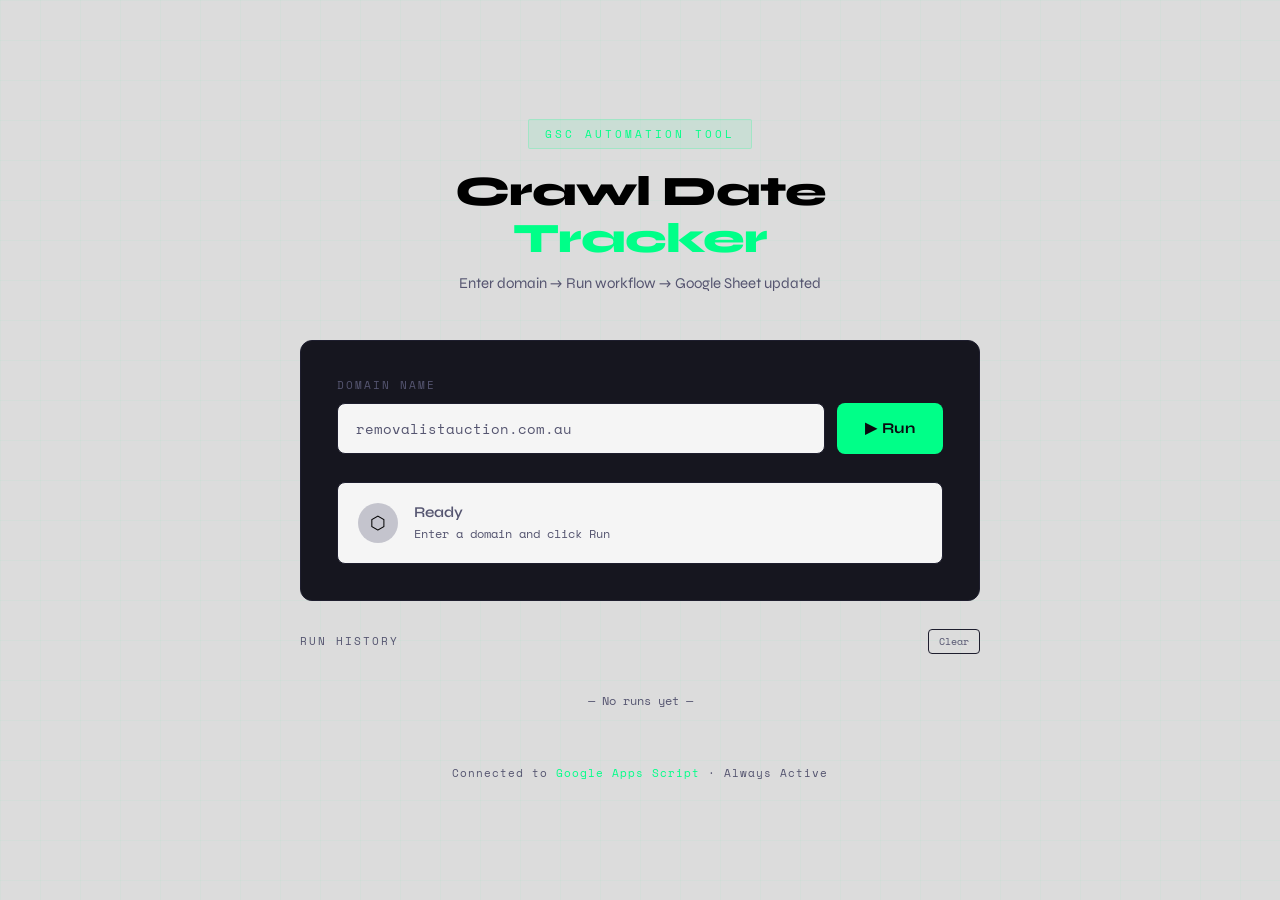
==== commit 8b17808a: "Update index.html" ====
--- a/index.html
+++ b/index.html
@@ -505,13 +505,13 @@
     </div>
 
     <div class="footer">
-      Connected to <span>Make.com</span> · Webhook Active
+      Connected to <span>Google Apps Script</span> · Always Active
     </div>
 
   </div>
 
   <script>
-    const WEBHOOK_URL = 'https://hook.eu1.make.com/69yci4f0n7rp4ilp2c8jr95zhxcv3378';
+    const WEBHOOK_URL = 'https://script.google.com/macros/s/AKfycbxm5YgWHbrXMmeplTP5q0nY-GLNO1sdIaq0zK7ohiCUdSDJzcSYteA3hN0XW7u-4OBP/exec';
     let history = JSON.parse(localStorage.getItem('gsc_history') || '[]');
 
     document.getElementById('domainInput').addEventListener('keydown', e => {
@@ -521,54 +521,60 @@
     renderHistory();
 
     async function runWorkflow() {
-    const domain = document.getElementById('domainInput').value.trim();
-
-    if (!domain) {
-      setStatus('error', '⚠ Domain Required', 'Please enter a domain name first');
-      return;
-    }
-
-    setStatus('running', 'Processing...', `Running workflow for: ${domain}`);
-    document.getElementById('runBtn').disabled = true;
-    document.getElementById('domainInput').disabled = true;
-
-    try {
-      const response = await fetch(WEBHOOK_URL, {
-        method: 'POST',
-        headers: { 'Content-Type': 'application/json' },
-        body: JSON.stringify({ domain: domain })
-      });
-
-      // Check if the response is actually JSON and not Make.com's default plain text
-      const contentType = response.headers.get("content-type");
-
-      if (contentType && contentType.includes("application/json")) {
-        const data = await response.json();
-
-        if (response.ok && data.status !== 'error') {
-          // Triggered only when your final Success Webhook Response executes
-          setStatus('success', '✓ Completed!', `Google Sheet updated for: ${domain}`);
-          addHistory(domain, 'success');
+      const domain = document.getElementById('domainInput').value.trim();
+
+      if (!domain) {
+        setStatus('error', '⚠ Domain Required', 'Please enter a domain name first');
+        return;
+      }
+
+      setStatus('running', 'Processing...', `Running workflow for: ${domain}`);
+      document.getElementById('runBtn').disabled = true;
+      document.getElementById('domainInput').disabled = true;
+
+      try {
+        const response = await fetch(WEBHOOK_URL, {
+          method: 'POST',
+          headers: { 'Content-Type': 'application/json' },
+          body: JSON.stringify({ domain: domain })
+        });
+
+        const contentType = response.headers.get("content-type");
+
+        if (contentType && contentType.includes("application/json")) {
+          const data = await response.json();
+
+          if (response.ok && data.status !== 'error') {
+            setStatus('success', '✓ Completed!', `Google Sheet updated for: ${domain}`);
+            addHistory(domain, 'success');
+          } else {
+            const msg = data.message || `Workflow encountered an error`;
+            setStatus('error', '✕ Failed', `Error: ${msg}`);
+            addHistory(domain, 'error');
+          }
         } else {
-          // Triggered when your Error Webhook Responses execute
-          const msg = data.message || `Workflow encountered an error`;
-          setStatus('error', '✕ Failed', `Error: ${msg}`);
-          addHistory(domain, 'error');
+          // Handle plain text responses from Make.com
+          const textData = await response.text();
+
+          if (response.status === 200 || textData.toLowerCase().includes('accepted')) {
+            // Scenario is active, but 0 bundles found (Skipped path)
+            setStatus('error', '✕ Domain Not Found', 'The entered domain does not exist in the database');
+            addHistory(domain, 'error');
+          } else {
+            // Scenario is turned OFF / Inactive (Make returns 404 or 503 status)
+            setStatus('error', '✕ Inactive Workflow', 'The workflow scenario is currently not active');
+            addHistory(domain, 'error');
+          }
         }
-      } else {
-        // Triggered when scenario is Inactive or 0 bundles (skips to end)
-        setStatus('error', '✕ Workflow Skipped', 'Domain not found or scenario is inactive');
+
+      } catch (err) {
+        setStatus('error', '✕ Connection Failed', 'Could not reach Make.com server');
         addHistory(domain, 'error');
-      }
-
-    } catch (err) {
-      setStatus('error', '✕ Connection Failed', 'Could not reach Make.com server');
-      addHistory(domain, 'error');
-    } finally {
-      document.getElementById('runBtn').disabled = false;
-      document.getElementById('domainInput').disabled = false;
-    }
-  }
+      } finally {
+        document.getElementById('runBtn').disabled = false;
+        document.getElementById('domainInput').disabled = false;
+      }
+    }
 
     function setStatus(type, title, sub) {
       const box = document.getElementById('statusBox');
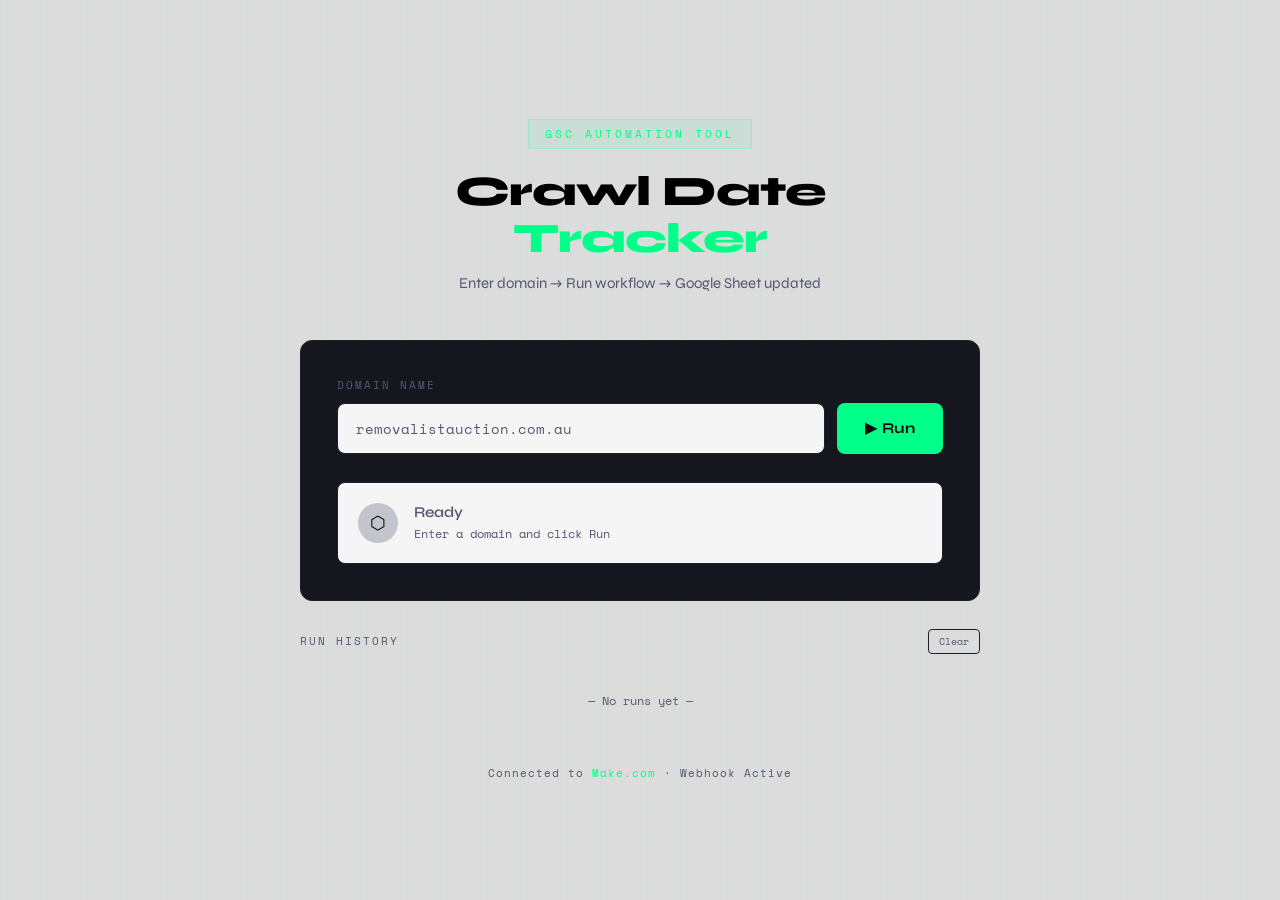
==== commit 8d8da8a5: "Update index.html" ====
--- a/index.html
+++ b/index.html
@@ -505,13 +505,13 @@
     </div>
 
     <div class="footer">
-      Connected to <span>Google Apps Script</span> · Always Active
+      Connected to <span>Make.com</span> · Webhook Active
     </div>
 
   </div>
 
   <script>
-    const WEBHOOK_URL = 'https://script.google.com/macros/s/AKfycbxm5YgWHbrXMmeplTP5q0nY-GLNO1sdIaq0zK7ohiCUdSDJzcSYteA3hN0XW7u-4OBP/exec';
+    const WEBHOOK_URL = 'https://hook.eu1.make.com/69yci4f0n7rp4ilp2c8jr95zhxcv3378';
     let history = JSON.parse(localStorage.getItem('gsc_history') || '[]');
 
     document.getElementById('domainInput').addEventListener('keydown', e => {
